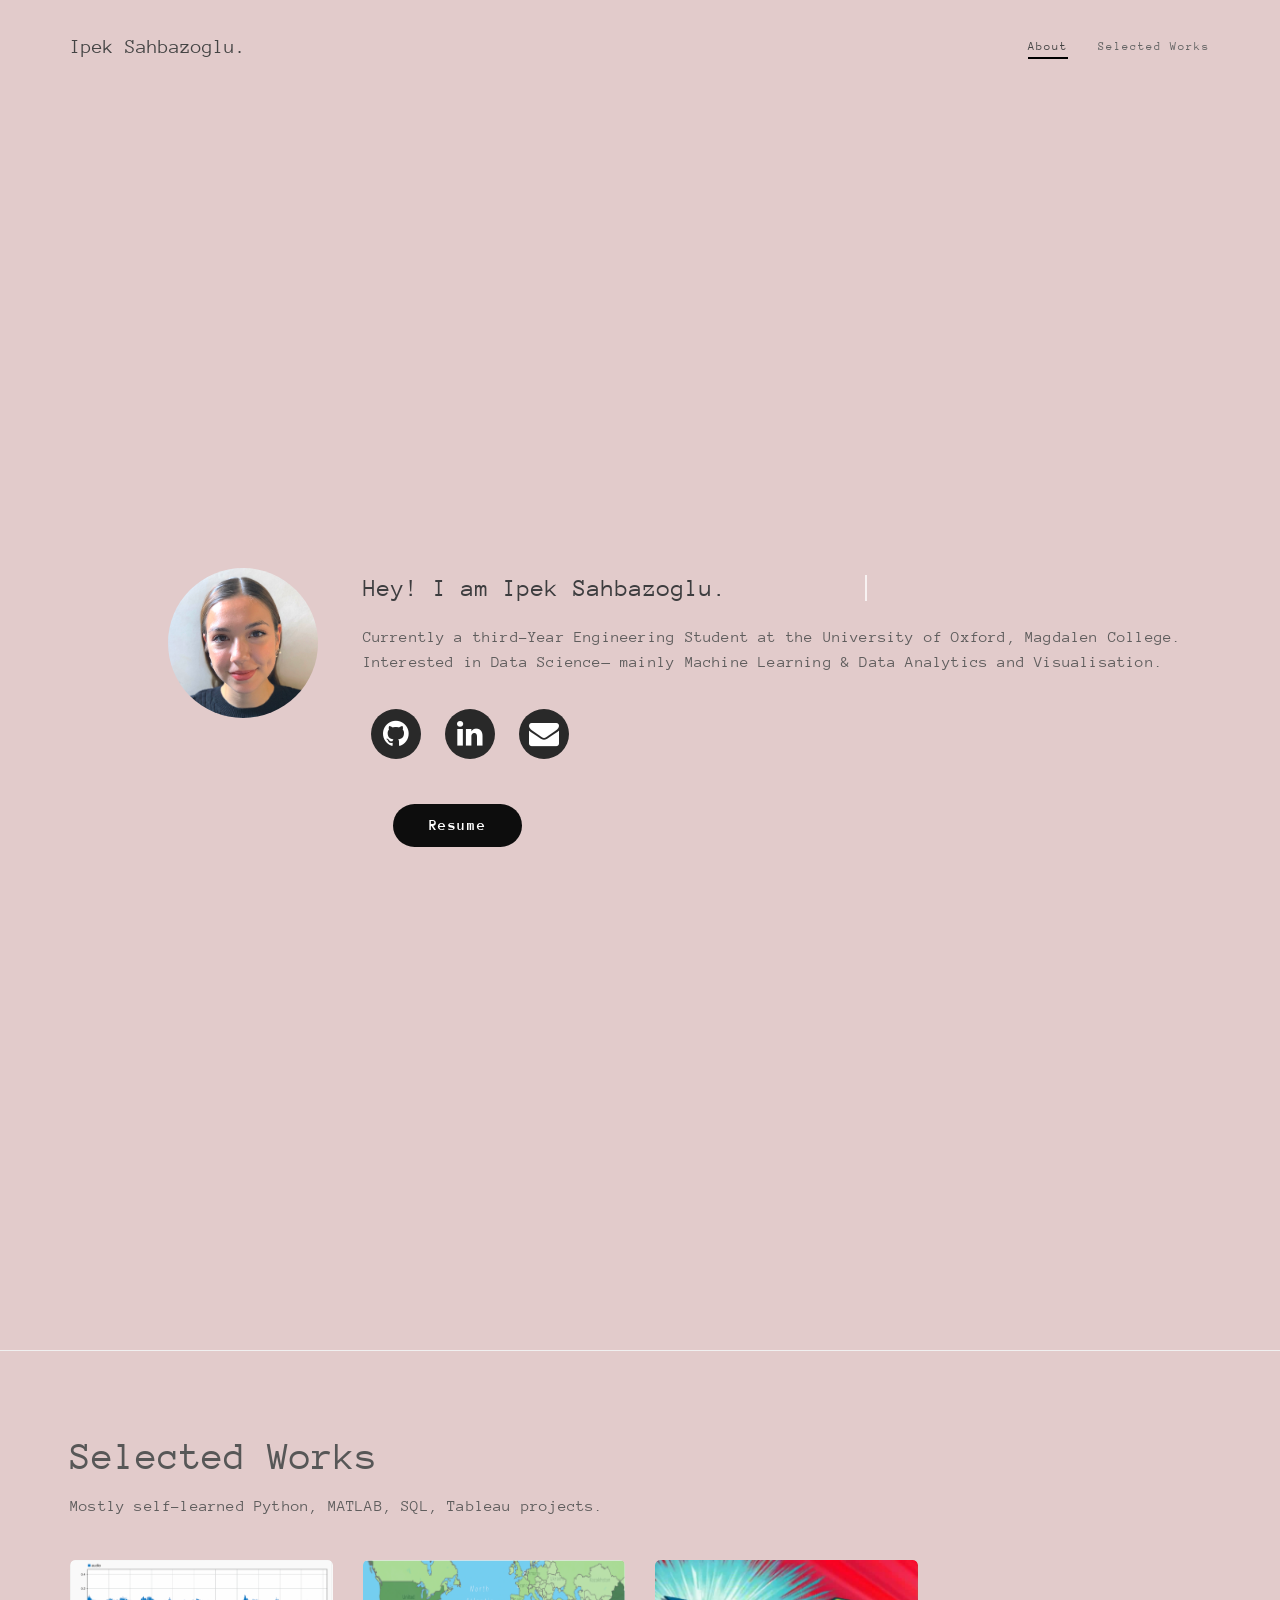
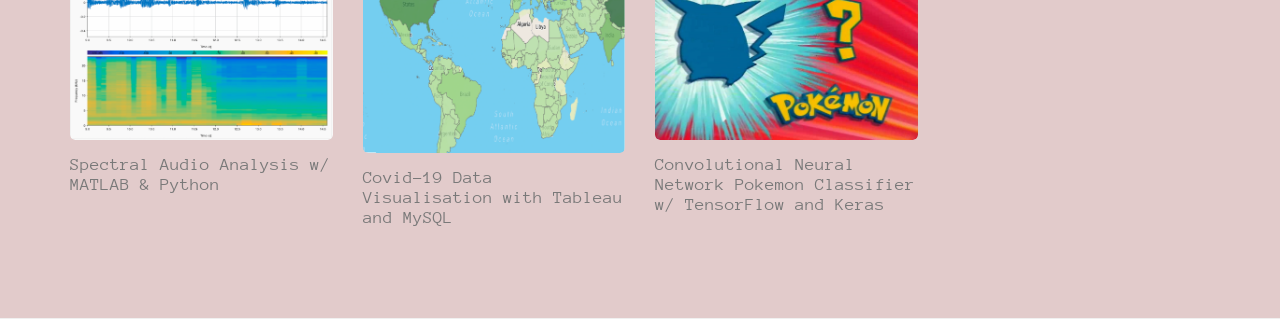
==== index.html @ dce7b307 "Add files via upload" ====
<!DOCTYPE html>
<html lang="en">
<head>

<meta charset="UTF-8">

<title>Portfolio</title>

<meta http-equiv="X-UA-Compatible" content="IE=Edge">
<meta name="description" content="Personal Website Template">
<meta name="keywords" content="Personal, Website Template, Minimal HTML Template, Freelancer">
<meta name="author" content="khai tawng">
<meta name="viewport" content="width=device-width, initial-scale=1, maximum-scale=1">

<link rel="stylesheet" href="css/bootstrap.min.css">
<link rel="stylesheet" href="css/animate.css">
<link rel="stylesheet" href="css/magnific-popup.css">
<link rel="stylesheet" href="css/font-awesome.min.css">

<!-- Main css -->
<link rel="stylesheet" href="css/style.css">

</head>
<body data-spy="scroll" data-target=".navbar-collapse" data-offset="50">

<!-- PRE LOADER -->
<div class="preloader">
     <div class="spinner">
          <span class="spinner-rotate"></span>
     </div>
</div>


<!-- NAVIGATION SECTION -->
<div class="navbar custom-navbar navbar-fixed-top" role="navigation">
     <div class="container">

          <div class="navbar-header">
               <button class="navbar-toggle" data-toggle="collapse" data-target=".navbar-collapse">
                    <span class="icon icon-bar"></span>
                    <span class="icon icon-bar"></span>
                    <span class="icon icon-bar"></span>
               </button>
               <!-- lOGO TEXT HERE -->
               <a href="index.html" class="navbar-brand">Ipek Sahbazoglu.</a>
          </div>

          <div class="collapse navbar-collapse">
               <ul class="nav navbar-nav navbar-right">
                    <li><a class="smoothScroll" href="#home">About</a></li>
                    <li><a class="smoothScroll" href="#work">Selected Works</a></li>
               </ul>
          </div>

     </div>
</div>


<!-- HOME SECTION -->
<section id="home">

     <div class="container">
          <div class="row">

               <div class="col-md-offset-1 col-md-2 col-sm-3">
                    <img src="images/ipek.jpg" class="wow fadeInUp img-responsive img-circle" data-wow-delay="0.2s" style='object-fit: cover' alt="about image">
               </div>
               

               <div class="col-md-9 col-sm-8">
                    <div class="typewriter">
                         <h1 class="line-1 anim-typewriter">Hey! I am Ipek Sahbazoglu.</h1>
                    </div>
                       
                    
                    <div class="wow fadeInUp" data-wow-delay="1s">
                         <p>Currently a third-Year Engineering Student at the University of Oxford, Magdalen College. Interested in Data Science— mainly Machine Learning & Data Analytics and Visualisation.</p>
                         <ul class="social-icon">                      
                              <li class="wow fadeInLeft" data-wow-delay="1.1s"><a href="https://github.com/ipeksahbazoglu" class="fa fa-github"></a></li>
                              <li class="wow fadeInUp" data-wow-delay="1.3s"><a href="https://www.linkedin.com/in/ipeksahbazoglu/" class="fa fa-linkedin"></a></li>
                              <li class="wow fadeInUp" data-wow-delay="1.5s"><a href="mailto:ipeksahbazoglu@gmail.com" class="fa fa-envelope"></a></li>
                         </ul>
                         <a href="images/IpekSahbazoglu_Resume.pdf" class="wow fadeInUp btn btn-default section-btn btn-sm" style="background-color: #070808f8; margin-left: 30px; padding: 10px 36px; font-size: 15px" data-wow-delay="1s">Resume</a>
                    </div>
               </div>
              
               

          </div>
     </div>
</section>

<!-- ABOUT SECTION 
<section id="about">
     <div class="container">
          <div class="row">

               <div class="col-md-8 col-sm-12">
                    <div class="about-thumb">
                         <div class="wow fadeInUp section-title" data-wow-delay="0.6s">
                              <h2>You can find me on:</h2>
                              <p><strong>Senior Interactive Designer & Web Developer at yourdreamjob.com</strong></p>
                         </div>
                         <div class="wow fadeInUp" data-wow-delay="0.8s">
                              <p>Award winning interdisciplinary Designer & Art director. We have a team who specialise in coding websites and themes perfect blend of style and function for a wide range of interactive product design.</p>
                         </div>
                         <ul class="social-icon">
                              <li class="wow fadeInLeft" data-wow-delay="1s"><a href="https://github.com/ipeksahbazoglu" class="fa fa-github"></a></li>
                              <li class="wow fadeInUp" data-wow-delay="1.2s"><a href="https://www.linkedin.com/in/ipeksahbazoglu/" class="fa fa-linkedin"></a></li>
                              <li class="wow fadeInRight" data-wow-delay="1.4s"><a href="mailto:ipeksahbazoglu@gmail.com" class="fa fa-envelope"></a></li>
                         </ul>
                    </div>
               </div>

               <div class="col-md-4 col-sm-12">
                    <div class="wow fadeInUp" data-wow-delay="0.4s">
                         <h2>On Instagram</h2>
                    </div>

                    <div class="wow fadeInUp" data-wow-delay="0.6s">
                         <a href="https://www.instagram.com/p/cqED9yjN0j/">
                              <img src="images/instagram-image1.jpg" class="img-responsive" alt="instagram image">
                         </a>

                         <a href="https://www.instagram.com/p/enL0SsDN51/">
                              <img src="images/instagram-image2.jpg" class="img-responsive" alt="instagram image">
                         </a>

                         <a href="https://www.instagram.com/p/apOuRTDNwJ/">
                              <img src="images/instagram-image3.jpg" class="img-responsive" alt="instagram image">
                         </a>

                         <a href="https://www.instagram.com/p/ZXIj33jN2v/">
                              <img src="images/instagram-image4.jpg" class="img-responsive" alt="instagram image">
                         </a>

                         <a href="https://www.instagram.com/p/Xwev1FjN9-/">
                              <img src="images/instagram-image5.jpg" class="img-responsive" alt="instagram image">
                         </a>
                    </div>
               </div>

          </div>
     </div>
</section> -->


<!-- WORK SECTION -->
<section id="work">
     <div class="container">
          <div class="row">

               <div class="col-md-12 col-sm-12">
                    <div class="wow fadeInUp section-title" data-wow-delay="0.2s">
                         <h2>Selected Works</h2>
                         <p>Mostly self-learned Python, MATLAB, SQL, Tableau projects.</p>
                    </div>
               </div>

               <div class="wow fadeInUp col-md-3 col-sm-6" data-wow-delay="0.4s">
                    <!-- WORK THUMB -->
                    <div class="work-thumb">
                         <a href="https://github.com/ipeksahbazoglu/AudioSpectralAnalysis.git" target="_blank">
                              <img src="images/spectra.png" class="img-responsive" alt="Work">
                         </a>
                    </div>
                    <h4>Spectral Audio Analysis w/ MATLAB & Python</h4>
               </div>

               <div class="wow fadeInUp col-md-3 col-sm-6" data-wow-delay="0.6s">
                    <!-- WORK THUMB -->
                    <div class="work-thumb">
                         <a href="https://public.tableau.com/shared/T93DDPPJ4?:display_count=n&:origin=viz_share_link " target="_blank">
                              <img src="images/thumb.png" class="img-responsive" alt="Work">
                         </a>
                    </div>
                    <h4>Covid-19 Data Visualisation with Tableau and MySQL</h4>
               </div>

               <div class="wow fadeInUp col-md-3 col-sm-6" data-wow-delay="0.8s">
                    <!-- WORK THUMB -->
                    <div class="work-thumb">
                         <a href="https://github.com/ipeksahbazoglu/CNN_Pokemon_Classifier.git" target="_blank">
                              <img src="images/pokemon.png" class="img-responsive" alt="Work">
                         </a>
                    </div>
                    <h4>Convolutional Neural Network Pokemon Classifier w/ TensorFlow and Keras</h4>
               </div>


          </div>
     </div>
</section>


<!-- 
SKILL SECTION 
<section id="skill">
     <div class="container">
          <div class="row">

               <div class="col-md-4 col-sm-6">
                    <div class="wow fadeInUp section-title" data-wow-delay="0.2s">
                         <h2>Expertise</h2>
                         <p>Award winning interdisciplinary Designer & Art director. We have a team who specialise in coding websites.</p>
                    </div>
               </div>

               <div class="col-md-offset-1 col-md-6 col-sm-6">
                    <div class="skill-thumb">

                         <div class="wow fadeInUp" data-wow-delay="1s">
                              <strong>Graphic Design</strong>
                                   <span class="pull-right">95%</span>
                                        <div class="progress">
                                             <div class="progress-bar progress-bar-primary" role="progressbar" aria-valuenow="95" aria-valuemin="0" aria-valuemax="100" style="width: 90%;"></div>
                                        </div>
                         </div>

                         <div class="wow fadeInUp" data-wow-delay="1.2s">
                              <strong>Minimal Themes</strong>
                                   <span class="pull-right">100%</span>
                                        <div class="progress">
                                             <div class="progress-bar progress-bar-primary" role="progressbar" aria-valuenow="80" aria-valuemin="0" aria-valuemax="100" style="width: 100%;"></div>
                                        </div>
                         </div>

                         <div class="wow fadeInUp" data-wow-delay="1.4s">
                              <strong>Media & Photography</strong>
                                   <span class="pull-right">75%</span>
                                        <div class="progress">
                                             <div class="progress-bar progress-bar-primary" role="progressbar" aria-valuenow="65" aria-valuemin="0" aria-valuemax="100" style="width: 75%;"></div>
                                        </div>
                         </div>

                    </div>
               </div>
               
          </div>
     </div>
</section> -->



<!-- SCRIPTS -->
<script src="js/jquery.js"></script>
<script src="js/bootstrap.min.js"></script>
<script src="js/smoothscroll.js"></script>
<script src="js/jquery.magnific-popup.min.js"></script>
<script src="js/magnific-popup-options.js"></script>
<script src="js/wow.min.js"></script>
<script src="js/custom.js"></script>

</body>
</html>
---- css/style.css ----
@import url('https://fonts.googleapis.com/css?family=Muli:200,300,400');
@import url(https://fonts.googleapis.com/css?family=Anonymous+Pro);

body {
  background: #e2cbcb;
  font-family: 'Anonymous Pro', monospace; ;
  font-style: normal;
  font-weight: 300;
  overflow-x: hidden;
}

html, body {
  width: 100%;
  height: 100%;
}



/*---------------------------------------
  Typorgraphy              
-----------------------------------------*/

.line-1{
    position: relative;
    top: 60%;  
    width: 20em;
    margin: 5 auto;
    border-right: 2px solid rgba(255,255,255,.75);
    font-size: 180%;
    text-align: left;
    white-space: nowrap;
    overflow: hidden;
    transform: translateY(-50%);    
}

/* Animation */
.anim-typewriter{
  animation: typewriter 4s steps(40) 1s 1 normal both,
             blinkTextCursor 500ms steps(40) infinite normal;
}
@keyframes typewriter{
  from{width: 0;}
  to{width: 20em;}
}
@keyframes blinkTextCursor{
  from{border-right-color: rgba(255,255,255,.75);}
  to{border-right-color: transparent;}
}


Resources
h1,h2,h3,h4,h5,h6 {
  font-style: normal;
  font-weight: 200;
  letter-spacing: 0px;
}

h1 {
  color: #3d3d3f;
  font-size: 50px;
  line-height: normal;
}

h2 {
  color: #575757;
  font-size: 40px;
  line-height: 52px;
  margin-top: 0px;
}

h4 {
  color: #797979;
  font-size: 18px;
  font-weight: normal;
}

p {
    color: #5f5d5d;
    font-size: 16px;
    font-weight: 300;
    line-height: 25px;
    letter-spacing: 0.2px;
}

strong, span {
  color: #878787;
  font-weight: normal;
}



/*---------------------------------------
  Buttons               
-----------------------------------------*/

.section-btn {
  background: #d7b065;
  border: none;
  border-radius: 50px;
  color: #ffffff;
  font-size: 13px;
  font-weight: bold;
  letter-spacing: 1.6px;
  padding: 14px 32px 18px 32px;
  margin-top: 32px;
  -webkit-transition: all ease-in-out 0.4s;
  transition: all ease-in-out 0.4s;
}

.section-btn:focus,
.section-btn:hover {
  background: #000000;
  color: #ffffff;
}



/*---------------------------------------
    General               
-----------------------------------------*/

html{
  -webkit-font-smoothing: antialiased;
}

a {
  color: #575757;
  -webkit-transition: 0.5s;
  transition: 0.5s;
  text-decoration: none !important;
}

a:hover, a:active, a:focus {
  color: #000000;
  outline: none;
}

* {
  -webkit-box-sizing: border-box;
  box-sizing: border-box;
}

*:before,
*:after {
  -webkit-box-sizing: border-box;
  box-sizing: border-box;
}

.section-title {
  margin: 0;
  padding-bottom: 32px;
}

#about, #work,
#contact {
  position: relative;
  padding-top: 80px;
  padding-bottom: 80px;
}

#about img, #team img {
  border-radius: 5px;
}

#work {
  border-top: 1px solid #f0f0f0;
  border-bottom: 1px solid #f0f0f0;
}

#contact {
  text-align: center;
}



/*---------------------------------------
  Pre loader section              
-----------------------------------------*/

.preloader {
  position: fixed;
  top: 0;
  left: 0;
  width: 100%;
  height: 100%;
  z-index: 99999;
  display: flex;
  flex-flow: row nowrap;
  justify-content: center;
  align-items: center;
  background: none repeat scroll 0 0 #ffffff;
}

.spinner {
  border: 1px solid transparent;
  border-radius: 5px;
  position: relative;
}

.spinner:before {
  content: '';
  box-sizing: border-box;
  position: absolute;
  top: 50%;
  left: 50%;
  width: 65px;
  height: 65px;
  margin-top: -10px;
  margin-left: -10px;
  border-radius: 50%;
  border: 1px solid #000000;
  border-top-color: #f9f9f9;
  animation: spinner .9s linear infinite;
}

@-webkit-@keyframes spinner {
  to {transform: rotate(360deg);}
}

@keyframes spinner {
  to {transform: rotate(360deg);}
}



/*---------------------------------------
  Navigation section              
-----------------------------------------*/

.custom-navbar {
  border: none;
  margin-bottom: 0;
  background-color: #ffffff;
  padding-top: 22px;
}

.custom-navbar .navbar-brand {
  color: #444;
  font-weight: normal;
  font-size: 20px;
}

.custom-navbar .nav li a {
  font-size: 12px;
  font-weight: normal;
  color: #656565;
  letter-spacing: 1px;
  -webkit-transition: all ease-in-out 0.4s;
  transition: all ease-in-out 0.4s;
  padding: 0;
  margin: 15px;
}

.custom-navbar .navbar-nav > li > a:hover,
.custom-navbar .navbar-nav > li > a:focus {
  background-color: transparent;
  color: #454545;
}

.custom-navbar .navbar-nav li a:after {
  content: "";
  position: absolute;
  display: block;
  width: 0px;
  height: 2px;
  margin: auto;
  background: transparent;
  transition: width .3s ease, background-color .3s ease;
}

.custom-navbar .navbar-nav li a:hover:after,
.custom-navbar .nav li.active > a:after {
  background: #000000;
  color: #ffffff;
  width: 100%;
}

.custom-navbar .nav li.active > a {
  background-color: transparent;
  color: #454545;
}

.custom-navbar .navbar-toggle {
  border: none;
  padding-top: 12px;
}

.custom-navbar .navbar-toggle {
  background-color: transparent;
}

.custom-navbar .navbar-toggle .icon-bar {
  background: #000000;
  border-color: transparent;
}

@media(min-width:768px) {
    .custom-navbar {
      border-bottom: 0;
      background: 0 0; 
    }
    .custom-navbar.top-nav-collapse {
      background: #ffffff;
      box-shadow:0 40px 100px rgba(0,0,0,.2);
      padding: 10px 0;
    }

}



/*---------------------------------------
  Home section              
-----------------------------------------*/

#home {
  display: -webkit-box;
  display: -webkit-flex;
   display: -ms-flexbox;
  display: flex;
  -webkit-box-align: center;
  -webkit-align-items: center;
  -ms-flex-align: center;
   align-items: center;
  height: 150vh;
  position: relative;
  padding-top: 65px;
}

#home img {
  width: 150px;
  height: 150px;
}


/*---------------------------------------
  About section              
-----------------------------------------*/

#about .section-title {
  padding-bottom: 16px;
}

#about .col-md-4 a {
  width: 100px;
  height: 100px;
  display: inline-block;
  margin: 6px 6px 0px 0;
}

#about .about-thumb {
  margin-top: 22px;
}

#about .about-thumb strong {
  font-weight: normal;
  display: block;
  padding-top: 4px;
}



/*---------------------------------------
  Skill section              
-----------------------------------------*/

#skill {
  border-top: 1px solid #f0f0f0;
  padding-top: 80px;
  padding-bottom: 60px;
}

.skill-thumb strong,
.skill-thumb span {
  color: #575757;
  font-size: 16px;
  padding-bottom: 8px;
  display: inline-block;
}

.skill-thumb .progress {
  background: #ffffff;
  border-radius: 5px;
  box-shadow: none;
  height: 4px;
}

.skill-thumb .progress-bar-primary {
  background: #3d3d3f;
}



/*---------------------------------------
  Work section              
-----------------------------------------*/

#work .work-thumb {
  border-radius: 5px;
  margin-bottom: 15px;
  padding: 0;
  overflow: hidden;
  position: relative;
  top: 0;
  -webkit-transition: all ease-in-out 0.4s;
  transition: all ease-in-out 0.4s;
}

#work .work-thumb:hover {
  background: #ffffff;
  box-shadow: 0px 16px 22px 0px rgba(90, 91, 95, 0.3);
  top: -5px;
}

#work .work-thumb img {
  border-radius: 5px;
}



/*---------------------------------------
  Contact section              
-----------------------------------------*/

#contact .form-control {
  border-radius: 0px;
  border-color: #f0f0f0;
  box-shadow: none;
  font-size: 16px;
  margin-top: 12px;
  margin-bottom: 12px;
  -webkit-transition: all ease-in-out 0.4s;
  transition: all ease-in-out 0.4s;
}

#contact .form-control:focus {
  border-bottom: 2px solid #999999;
}

#contact input {
  height: 55px;
  border: none;
  border-bottom: 1px solid #f0f0f0;
}

#contact button#submit {
  background: #000000;
  border: none;
  border-radius: 50px;
  color: #ffffff;
  font-weight: 300;
  height: 55px;
  padding-bottom: 10px;
  margin-top: 24px;
}

#contact button#submit:hover {
  background: #d7b065;
  color: #ffffff;
}



/*---------------------------------------
  Social icon             
-----------------------------------------*/

.social-icon {
  position: relative;
  padding: 0;
  margin: 0;
}

.social-icon li {
  display: inline-block;
  list-style: none;
}

.social-icon li a {
  background: #292929;
  border-radius: 100%;
  color: #ffffff;
  cursor: pointer;
  font-size: 30px;
  text-decoration: none;
  transition: all 0.4s ease-in-out;
  width: 50px;
  height: 50px;
  line-height: 50px;
  text-align: center;
  vertical-align: middle;
  position: relative;
  margin: 25px 8px 13px 8px;
}

.social-icon li a:hover {
  background: #d7b065;
  transform: scale(1.5);
}


/*---------------------------------------
  Mobile Responsive styles              
-----------------------------------------*/

@media (min-width: 768px) and (max-width: 1024px) {
  #home {
    height: 50vh;
  }
}

@media (min-width: 667px) and (max-width: 767px) {
  #home {
    height: 140vh;
  }
}

@media (min-width: 568px) and (max-width: 665px) {
  #home {
    height: 190vh;
  }
}

@media (max-width: 980px) {

 h1 {font-size: 33px;}

 #work .work-thumb {
  margin-top: 30px;
 }

}


@media (max-width: 768px) {

  h1 {
    font-size: 30px;
    line-height: normal;
  }

  h2  {font-size: 30px;}

  .custom-navbar {
    background-color: #ffffff;
    box-shadow:0 40px 100px rgba(0,0,0,.2);
    padding-top: 0px;
    padding-bottom: 5px;
  }

  .custom-navbar .nav {
    padding-bottom: 10px;
  }

  .custom-navbar .nav li a {
    display: inline-block;
    margin-bottom: 5px;
  }

}


@media (max-width: 580px) {

  #about .about-thumb {
    margin-top: 0px;
  }

  .about-thumb .social-icon {
    margin-bottom: 15px;
  }

}


@media (max-width: 357px) {

  h1 {
    font-size: 28px;
  }

  #about .col-md-4 a {
    width: 85px;
    height: 85px;
  }

}
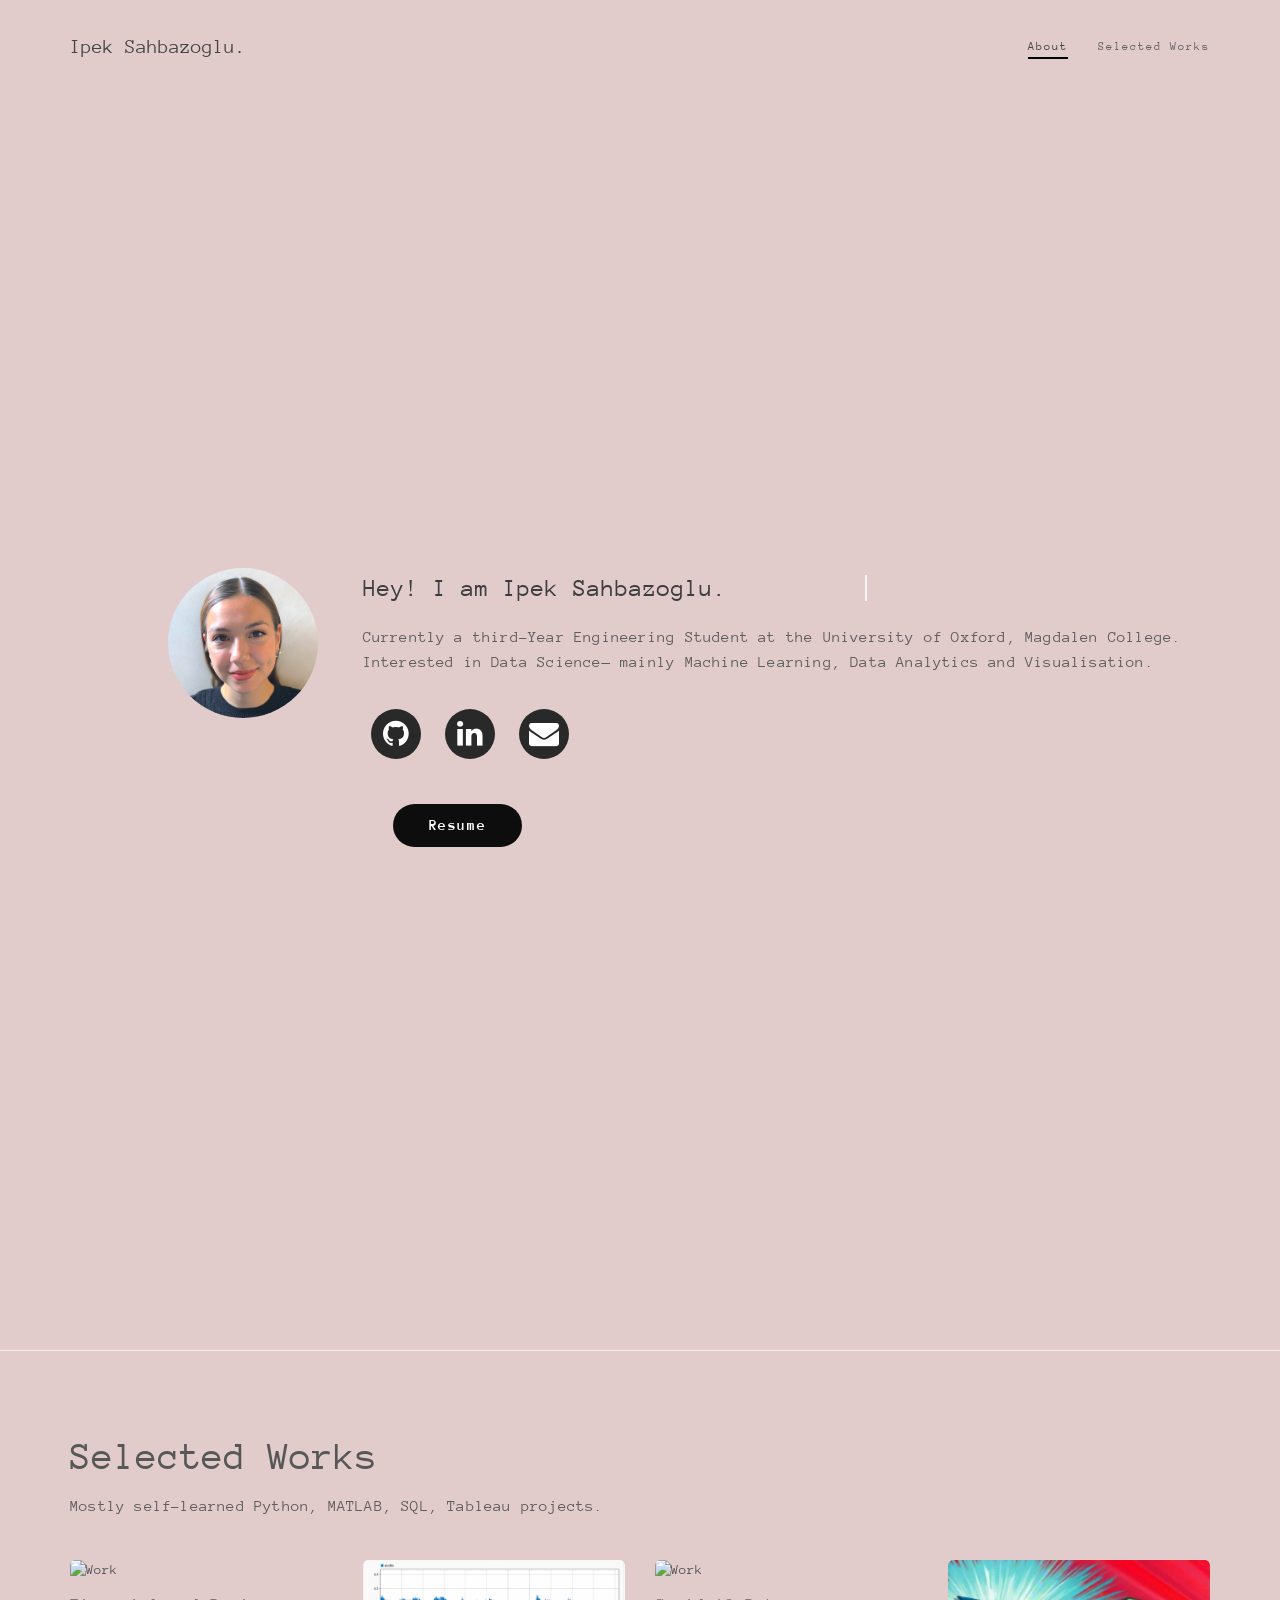
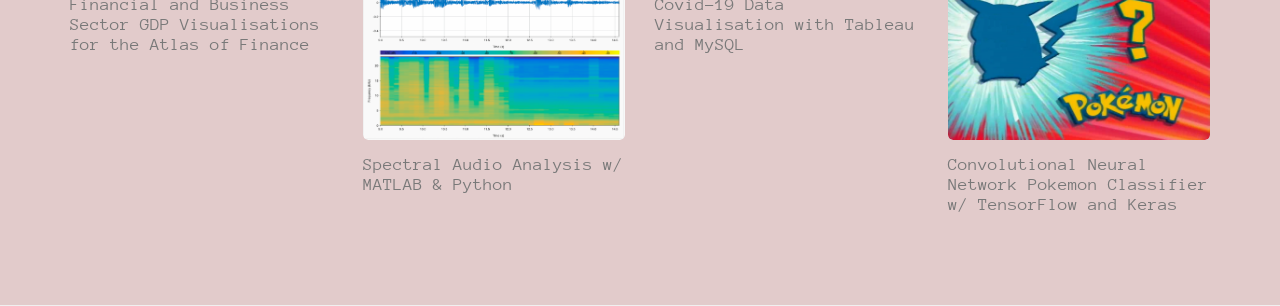
==== commit a399f655: "Website Update Added a project and formatted the pictures." ====
--- a/index.html
+++ b/index.html
@@ -74,7 +74,7 @@
                        
                     
                     <div class="wow fadeInUp" data-wow-delay="1s">
-                         <p>Currently a third-Year Engineering Student at the University of Oxford, Magdalen College. Interested in Data Science— mainly Machine Learning & Data Analytics and Visualisation.</p>
+                         <p>Currently a third-Year Engineering Student at the University of Oxford, Magdalen College. Interested in Data Science— mainly Machine Learning, Data Analytics and Visualisation.</p>
                          <ul class="social-icon">                      
                               <li class="wow fadeInLeft" data-wow-delay="1.1s"><a href="https://github.com/ipeksahbazoglu" class="fa fa-github"></a></li>
                               <li class="wow fadeInUp" data-wow-delay="1.3s"><a href="https://www.linkedin.com/in/ipeksahbazoglu/" class="fa fa-linkedin"></a></li>
@@ -160,6 +160,16 @@
                <div class="wow fadeInUp col-md-3 col-sm-6" data-wow-delay="0.4s">
                     <!-- WORK THUMB -->
                     <div class="work-thumb">
+                         <a href="https://public.tableau.com/app/profile/ipek.sahbazoglu/viz/FABS_GDP_Visualisation/Dashboard1" target="_blank">
+                              <img src="images/Dashboard 1.png" class="img-responsive" alt="Work">
+                         </a>
+                    </div>
+                    <h4>Financial and Business Sector GDP Visualisations for the Atlas of Finance</h4>
+               </div>
+
+               <div class="wow fadeInUp col-md-3 col-sm-6" data-wow-delay="0.4s">
+                    <!-- WORK THUMB -->
+                    <div class="work-thumb">
                          <a href="https://github.com/ipeksahbazoglu/AudioSpectralAnalysis.git" target="_blank">
                               <img src="images/spectra.png" class="img-responsive" alt="Work">
                          </a>
@@ -171,7 +181,7 @@
                     <!-- WORK THUMB -->
                     <div class="work-thumb">
                          <a href="https://public.tableau.com/shared/T93DDPPJ4?:display_count=n&:origin=viz_share_link " target="_blank">
-                              <img src="images/thumb.png" class="img-responsive" alt="Work">
+                              <img src="images/Tableau.png" class="img-responsive" alt="Work">
                          </a>
                     </div>
                     <h4>Covid-19 Data Visualisation with Tableau and MySQL</h4>
@@ -252,4 +262,4 @@
 <script src="js/custom.js"></script>
 
 </body>
-</html>+</html>
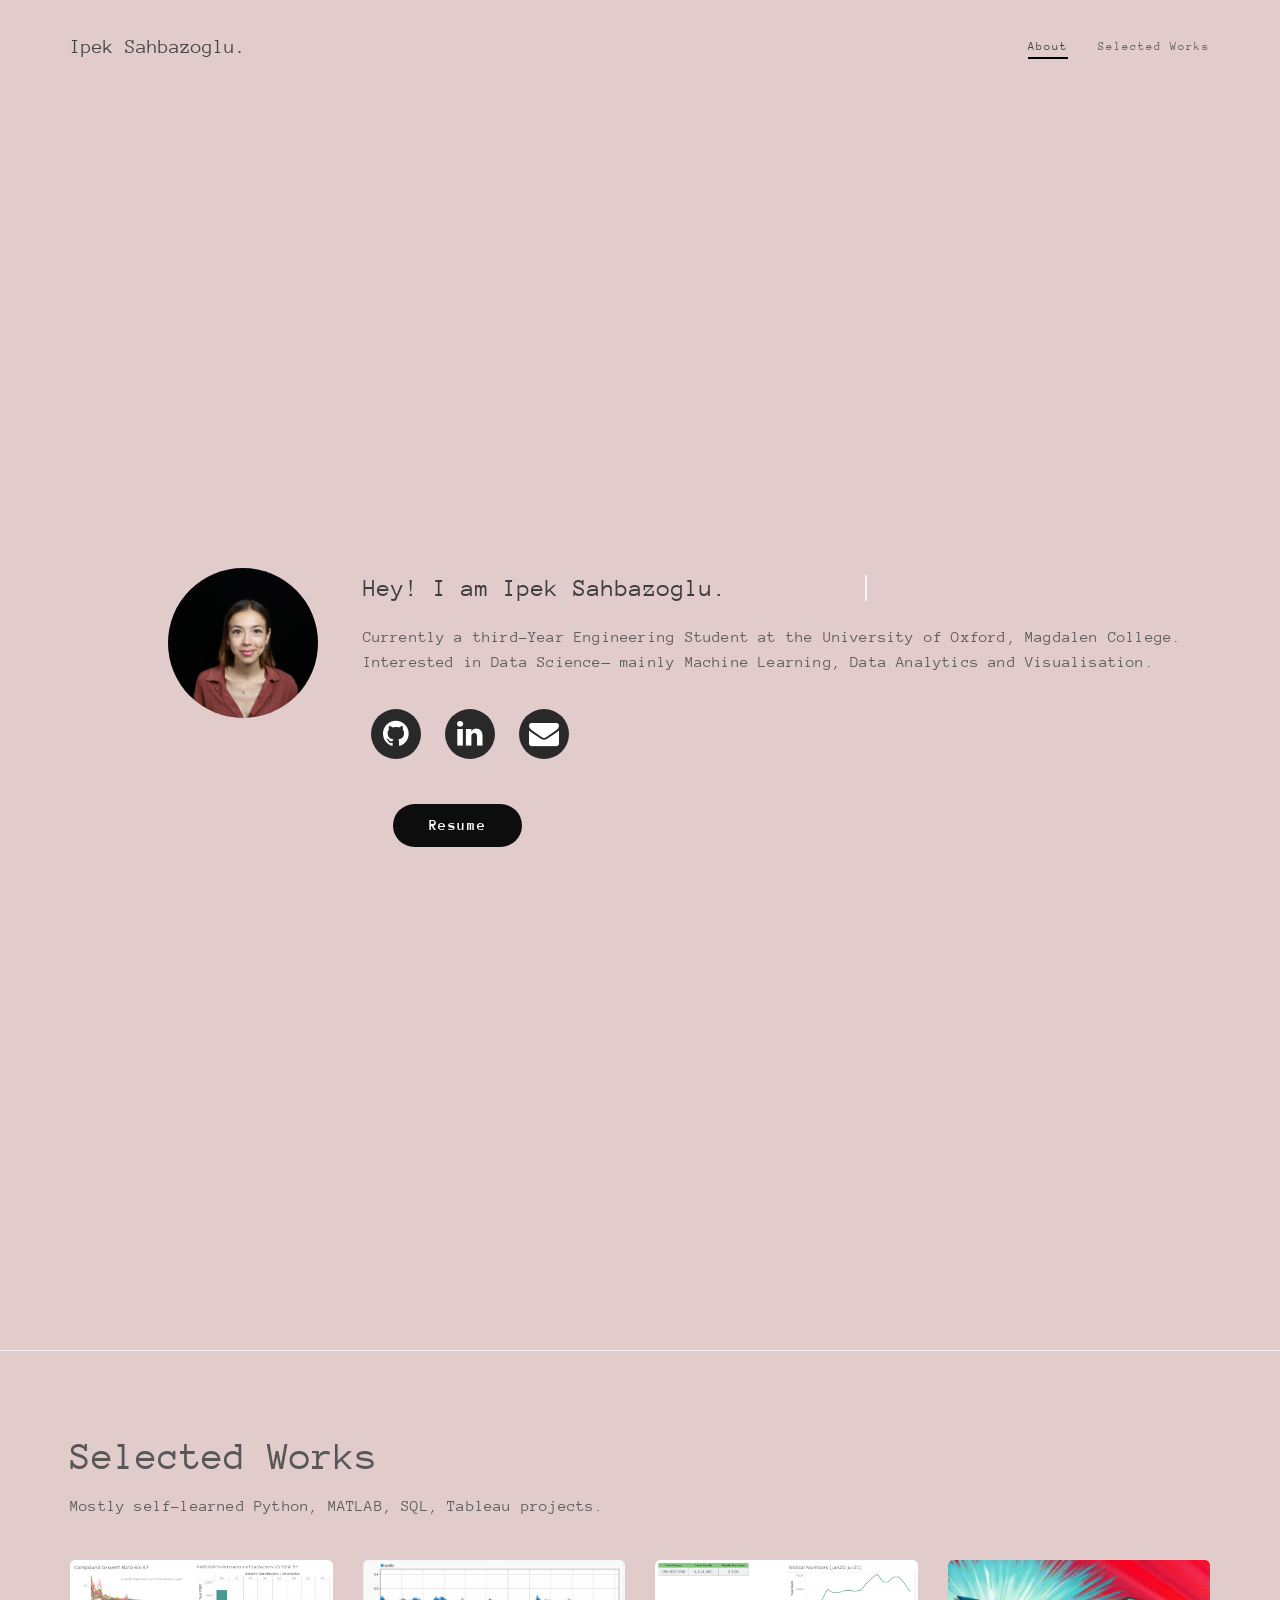
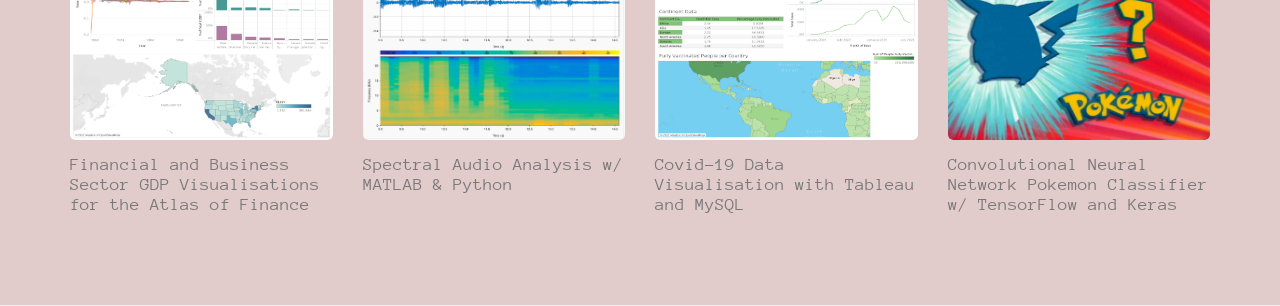
==== commit f8e5317b: "update profile pic line" ====
--- a/index.html
+++ b/index.html
@@ -63,7 +63,7 @@
           <div class="row">
 
                <div class="col-md-offset-1 col-md-2 col-sm-3">
-                    <img src="images/ipek.jpg" class="wow fadeInUp img-responsive img-circle" data-wow-delay="0.2s" style='object-fit: cover' alt="about image">
+                    <img src="images/ipekqsah-archive-photo.jpeg" class="wow fadeInUp img-responsive img-circle" data-wow-delay="0.2s" style='object-fit: cover' alt="about image">
                </div>
                
 
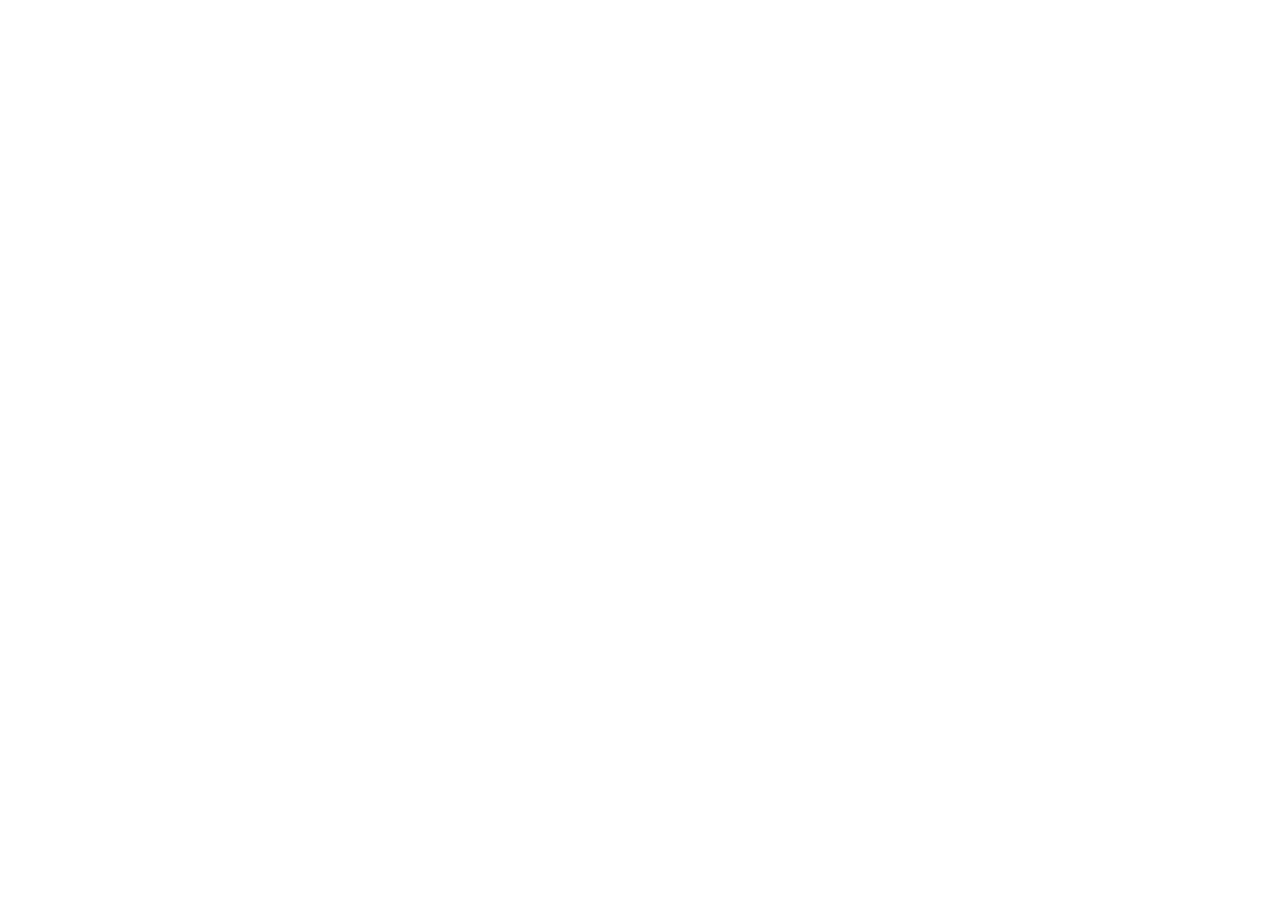
==== commit 79cc6bf6: "Redirect to the new site at ipek.neocities.org The old Stellar template, images, PDFs and CV files a" ====
--- a/index.html
+++ b/index.html
@@ -1,265 +1,19 @@
-<!DOCTYPE html>
+<!doctype html>
 <html lang="en">
 <head>
-
-<meta charset="UTF-8">
-
-<title>Portfolio</title>
-
-<meta http-equiv="X-UA-Compatible" content="IE=Edge">
-<meta name="description" content="Personal Website Template">
-<meta name="keywords" content="Personal, Website Template, Minimal HTML Template, Freelancer">
-<meta name="author" content="khai tawng">
-<meta name="viewport" content="width=device-width, initial-scale=1, maximum-scale=1">
-
-<link rel="stylesheet" href="css/bootstrap.min.css">
-<link rel="stylesheet" href="css/animate.css">
-<link rel="stylesheet" href="css/magnific-popup.css">
-<link rel="stylesheet" href="css/font-awesome.min.css">
-
-<!-- Main css -->
-<link rel="stylesheet" href="css/style.css">
-
+<meta charset="utf-8">
+<meta name="viewport" content="width=device-width, initial-scale=1">
+<title>ipek:\ has moved</title>
+<link rel="canonical" href="https://ipek.neocities.org/">
+<meta name="robots" content="noindex">
+<meta http-equiv="refresh" content="0; url=https://ipek.neocities.org/">
+<script>location.replace('https://ipek.neocities.org/');</script>
+<style>
+  body{margin:0;min-height:100vh;display:flex;align-items:center;justify-content:center;background:#ff8fb8;font:14px Tahoma,Verdana,sans-serif;color:#6b1036}
+  a{color:#a01d52}
+</style>
 </head>
-<body data-spy="scroll" data-target=".navbar-collapse" data-offset="50">
-
-<!-- PRE LOADER -->
-<div class="preloader">
-     <div class="spinner">
-          <span class="spinner-rotate"></span>
-     </div>
-</div>
-
-
-<!-- NAVIGATION SECTION -->
-<div class="navbar custom-navbar navbar-fixed-top" role="navigation">
-     <div class="container">
-
-          <div class="navbar-header">
-               <button class="navbar-toggle" data-toggle="collapse" data-target=".navbar-collapse">
-                    <span class="icon icon-bar"></span>
-                    <span class="icon icon-bar"></span>
-                    <span class="icon icon-bar"></span>
-               </button>
-               <!-- lOGO TEXT HERE -->
-               <a href="index.html" class="navbar-brand">Ipek Sahbazoglu.</a>
-          </div>
-
-          <div class="collapse navbar-collapse">
-               <ul class="nav navbar-nav navbar-right">
-                    <li><a class="smoothScroll" href="#home">About</a></li>
-                    <li><a class="smoothScroll" href="#work">Selected Works</a></li>
-               </ul>
-          </div>
-
-     </div>
-</div>
-
-
-<!-- HOME SECTION -->
-<section id="home">
-
-     <div class="container">
-          <div class="row">
-
-               <div class="col-md-offset-1 col-md-2 col-sm-3">
-                    <img src="images/ipekqsah-archive-photo.jpeg" class="wow fadeInUp img-responsive img-circle" data-wow-delay="0.2s" style='object-fit: cover' alt="about image">
-               </div>
-               
-
-               <div class="col-md-9 col-sm-8">
-                    <div class="typewriter">
-                         <h1 class="line-1 anim-typewriter">Hey! I am Ipek Sahbazoglu.</h1>
-                    </div>
-                       
-                    
-                    <div class="wow fadeInUp" data-wow-delay="1s">
-                         <p>Currently a third-Year Engineering Student at the University of Oxford, Magdalen College. Interested in Data Science— mainly Machine Learning, Data Analytics and Visualisation.</p>
-                         <ul class="social-icon">                      
-                              <li class="wow fadeInLeft" data-wow-delay="1.1s"><a href="https://github.com/ipeksahbazoglu" class="fa fa-github"></a></li>
-                              <li class="wow fadeInUp" data-wow-delay="1.3s"><a href="https://www.linkedin.com/in/ipeksahbazoglu/" class="fa fa-linkedin"></a></li>
-                              <li class="wow fadeInUp" data-wow-delay="1.5s"><a href="mailto:ipeksahbazoglu@gmail.com" class="fa fa-envelope"></a></li>
-                         </ul>
-                         <a href="images/IpekSahbazoglu_Resume.pdf" class="wow fadeInUp btn btn-default section-btn btn-sm" style="background-color: #070808f8; margin-left: 30px; padding: 10px 36px; font-size: 15px" data-wow-delay="1s">Resume</a>
-                    </div>
-               </div>
-              
-               
-
-          </div>
-     </div>
-</section>
-
-<!-- ABOUT SECTION 
-<section id="about">
-     <div class="container">
-          <div class="row">
-
-               <div class="col-md-8 col-sm-12">
-                    <div class="about-thumb">
-                         <div class="wow fadeInUp section-title" data-wow-delay="0.6s">
-                              <h2>You can find me on:</h2>
-                              <p><strong>Senior Interactive Designer & Web Developer at yourdreamjob.com</strong></p>
-                         </div>
-                         <div class="wow fadeInUp" data-wow-delay="0.8s">
-                              <p>Award winning interdisciplinary Designer & Art director. We have a team who specialise in coding websites and themes perfect blend of style and function for a wide range of interactive product design.</p>
-                         </div>
-                         <ul class="social-icon">
-                              <li class="wow fadeInLeft" data-wow-delay="1s"><a href="https://github.com/ipeksahbazoglu" class="fa fa-github"></a></li>
-                              <li class="wow fadeInUp" data-wow-delay="1.2s"><a href="https://www.linkedin.com/in/ipeksahbazoglu/" class="fa fa-linkedin"></a></li>
-                              <li class="wow fadeInRight" data-wow-delay="1.4s"><a href="mailto:ipeksahbazoglu@gmail.com" class="fa fa-envelope"></a></li>
-                         </ul>
-                    </div>
-               </div>
-
-               <div class="col-md-4 col-sm-12">
-                    <div class="wow fadeInUp" data-wow-delay="0.4s">
-                         <h2>On Instagram</h2>
-                    </div>
-
-                    <div class="wow fadeInUp" data-wow-delay="0.6s">
-                         <a href="https://www.instagram.com/p/cqED9yjN0j/">
-                              <img src="images/instagram-image1.jpg" class="img-responsive" alt="instagram image">
-                         </a>
-
-                         <a href="https://www.instagram.com/p/enL0SsDN51/">
-                              <img src="images/instagram-image2.jpg" class="img-responsive" alt="instagram image">
-                         </a>
-
-                         <a href="https://www.instagram.com/p/apOuRTDNwJ/">
-                              <img src="images/instagram-image3.jpg" class="img-responsive" alt="instagram image">
-                         </a>
-
-                         <a href="https://www.instagram.com/p/ZXIj33jN2v/">
-                              <img src="images/instagram-image4.jpg" class="img-responsive" alt="instagram image">
-                         </a>
-
-                         <a href="https://www.instagram.com/p/Xwev1FjN9-/">
-                              <img src="images/instagram-image5.jpg" class="img-responsive" alt="instagram image">
-                         </a>
-                    </div>
-               </div>
-
-          </div>
-     </div>
-</section> -->
-
-
-<!-- WORK SECTION -->
-<section id="work">
-     <div class="container">
-          <div class="row">
-
-               <div class="col-md-12 col-sm-12">
-                    <div class="wow fadeInUp section-title" data-wow-delay="0.2s">
-                         <h2>Selected Works</h2>
-                         <p>Mostly self-learned Python, MATLAB, SQL, Tableau projects.</p>
-                    </div>
-               </div>
-
-               <div class="wow fadeInUp col-md-3 col-sm-6" data-wow-delay="0.4s">
-                    <!-- WORK THUMB -->
-                    <div class="work-thumb">
-                         <a href="https://public.tableau.com/app/profile/ipek.sahbazoglu/viz/FABS_GDP_Visualisation/Dashboard1" target="_blank">
-                              <img src="images/Dashboard 1.png" class="img-responsive" alt="Work">
-                         </a>
-                    </div>
-                    <h4>Financial and Business Sector GDP Visualisations for the Atlas of Finance</h4>
-               </div>
-
-               <div class="wow fadeInUp col-md-3 col-sm-6" data-wow-delay="0.4s">
-                    <!-- WORK THUMB -->
-                    <div class="work-thumb">
-                         <a href="https://github.com/ipeksahbazoglu/AudioSpectralAnalysis.git" target="_blank">
-                              <img src="images/spectra.png" class="img-responsive" alt="Work">
-                         </a>
-                    </div>
-                    <h4>Spectral Audio Analysis w/ MATLAB & Python</h4>
-               </div>
-
-               <div class="wow fadeInUp col-md-3 col-sm-6" data-wow-delay="0.6s">
-                    <!-- WORK THUMB -->
-                    <div class="work-thumb">
-                         <a href="https://public.tableau.com/shared/T93DDPPJ4?:display_count=n&:origin=viz_share_link " target="_blank">
-                              <img src="images/Tableau.png" class="img-responsive" alt="Work">
-                         </a>
-                    </div>
-                    <h4>Covid-19 Data Visualisation with Tableau and MySQL</h4>
-               </div>
-
-               <div class="wow fadeInUp col-md-3 col-sm-6" data-wow-delay="0.8s">
-                    <!-- WORK THUMB -->
-                    <div class="work-thumb">
-                         <a href="https://github.com/ipeksahbazoglu/CNN_Pokemon_Classifier.git" target="_blank">
-                              <img src="images/pokemon.png" class="img-responsive" alt="Work">
-                         </a>
-                    </div>
-                    <h4>Convolutional Neural Network Pokemon Classifier w/ TensorFlow and Keras</h4>
-               </div>
-
-
-          </div>
-     </div>
-</section>
-
-
-<!-- 
-SKILL SECTION 
-<section id="skill">
-     <div class="container">
-          <div class="row">
-
-               <div class="col-md-4 col-sm-6">
-                    <div class="wow fadeInUp section-title" data-wow-delay="0.2s">
-                         <h2>Expertise</h2>
-                         <p>Award winning interdisciplinary Designer & Art director. We have a team who specialise in coding websites.</p>
-                    </div>
-               </div>
-
-               <div class="col-md-offset-1 col-md-6 col-sm-6">
-                    <div class="skill-thumb">
-
-                         <div class="wow fadeInUp" data-wow-delay="1s">
-                              <strong>Graphic Design</strong>
-                                   <span class="pull-right">95%</span>
-                                        <div class="progress">
-                                             <div class="progress-bar progress-bar-primary" role="progressbar" aria-valuenow="95" aria-valuemin="0" aria-valuemax="100" style="width: 90%;"></div>
-                                        </div>
-                         </div>
-
-                         <div class="wow fadeInUp" data-wow-delay="1.2s">
-                              <strong>Minimal Themes</strong>
-                                   <span class="pull-right">100%</span>
-                                        <div class="progress">
-                                             <div class="progress-bar progress-bar-primary" role="progressbar" aria-valuenow="80" aria-valuemin="0" aria-valuemax="100" style="width: 100%;"></div>
-                                        </div>
-                         </div>
-
-                         <div class="wow fadeInUp" data-wow-delay="1.4s">
-                              <strong>Media & Photography</strong>
-                                   <span class="pull-right">75%</span>
-                                        <div class="progress">
-                                             <div class="progress-bar progress-bar-primary" role="progressbar" aria-valuenow="65" aria-valuemin="0" aria-valuemax="100" style="width: 75%;"></div>
-                                        </div>
-                         </div>
-
-                    </div>
-               </div>
-               
-          </div>
-     </div>
-</section> -->
-
-
-
-<!-- SCRIPTS -->
-<script src="js/jquery.js"></script>
-<script src="js/bootstrap.min.js"></script>
-<script src="js/smoothscroll.js"></script>
-<script src="js/jquery.magnific-popup.min.js"></script>
-<script src="js/magnific-popup-options.js"></script>
-<script src="js/wow.min.js"></script>
-<script src="js/custom.js"></script>
-
+<body>
+<p>İpek's site has moved to <a href="https://ipek.neocities.org/">ipek.neocities.org</a>.</p>
 </body>
 </html>
